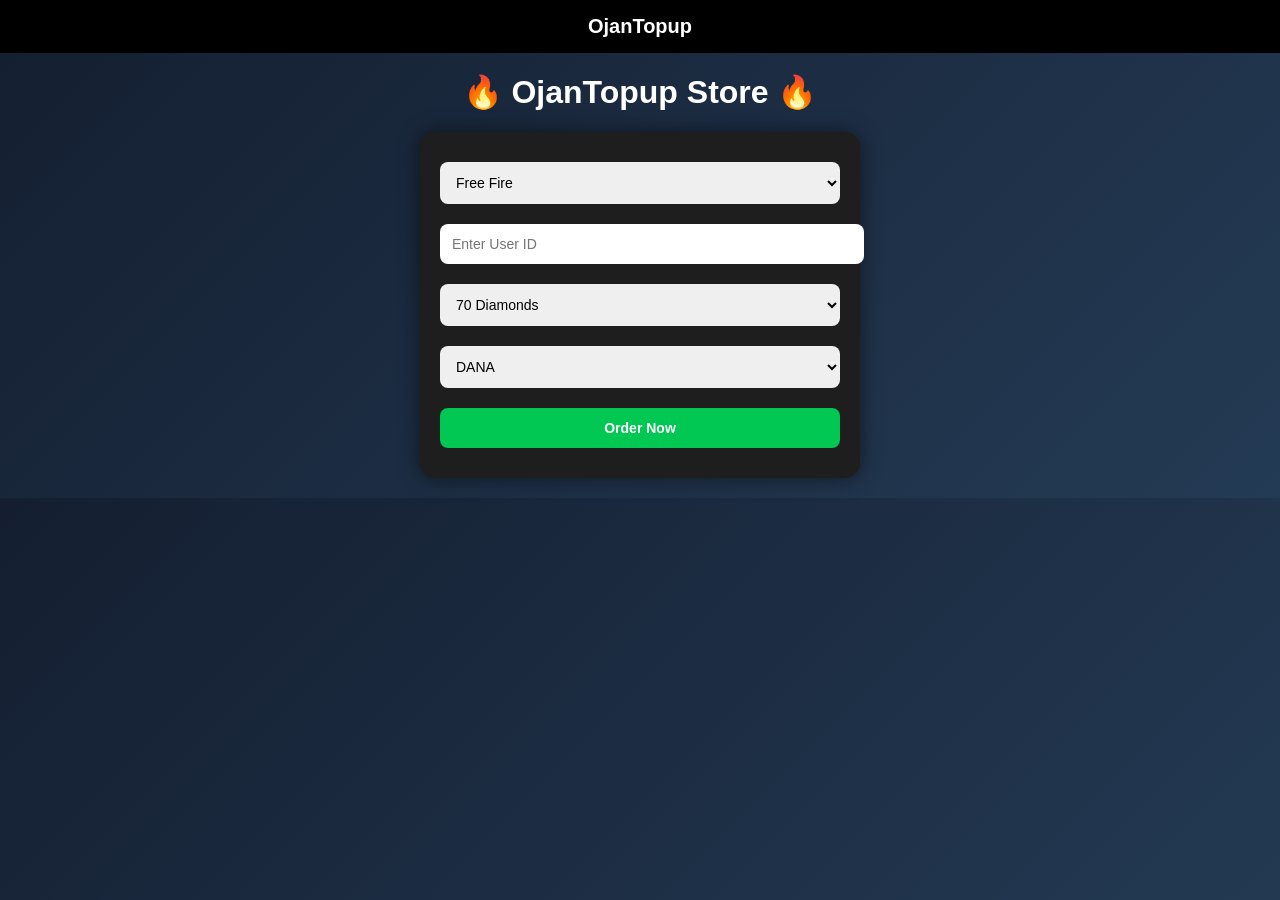
==== index.html @ c7ab5cc4 "Update index.html hi everyone" ====
<!DOCTYPE html>
<html lang="en">
<head>
<meta charset="UTF-8">
<meta name="viewport" content="width=device-width, initial-scale=1.0">
<title>OjanTopup</title>

<style>
body {
  margin: 0;
  font-family: Arial, sans-serif;
  background: linear-gradient(135deg, #141e30, #243b55);
  color: white;
  text-align: center;
}

.navbar {
  background: black;
  padding: 15px;
  font-size: 20px;
  font-weight: bold;
}

h1 {
  margin-top: 20px;
}

.container {
  max-width: 400px;
  margin: 20px auto;
  background: #1e1e1e;
  padding: 20px;
  border-radius: 15px;
  box-shadow: 0 0 20px rgba(0,0,0,0.5);
}

select, input, button {
  width: 100%;
  padding: 12px;
  margin: 10px 0;
  border-radius: 8px;
  border: none;
  font-size: 14px;
}

button {
  background: #00c853;
  color: white;
  font-weight: bold;
  cursor: pointer;
  transition: 0.3s;
}

button:hover {
  background: #00e676;
}
</style>
</head>

<body>

<div class="navbar">OjanTopup</div>

<h1>🔥 OjanTopup Store 🔥</h1>

<div class="container">

<select id="game">
  <option value="ff">Free Fire</option>
  <option value="ml">Mobile Legends</option>
  <option value="pubg">PUBG Mobile</option>
  <option value="fc">FC Mobile</option>
  <option value="roblox">Roblox</option>
  <option value="genshin">Genshin Impact</option>
</select>

<input type="text" id="userid" placeholder="Enter User ID">

<select id="product"></select>

<select id="payment">
  <option>DANA</option>
  <option>OVO</option>
  <option>QRIS</option>
  <option>Bank Transfer</option>
</select>

<button onclick="orderNow()">Order Now</button>

</div>

<script>
const productList = {
  ff: ["70 Diamonds", "140 Diamonds", "355 Diamonds"],
  ml: ["86 Diamonds", "172 Diamonds", "257 Diamonds"],
  pubg: ["60 UC", "325 UC", "660 UC"],
  fc: ["40 FC Points", "100 FC Points", "520 FC Points"],
  roblox: ["80 Robux", "400 Robux", "800 Robux"],
  genshin: ["60 Genesis Crystals", "300 Genesis Crystals", "980 Genesis Crystals"]
};

const gameSelect = document.getElementById("game");
const productSelect = document.getElementById("product");

function updateProducts() {
  const game = gameSelect.value;
  productSelect.innerHTML = "";

  productList[game].forEach(function(item) {
    const option = document.createElement("option");
    option.text = item;
    option.value = item;
    productSelect.add(option);
  });
}

gameSelect.addEventListener("change", updateProducts);

// Load pertama kali
updateProducts();

function orderNow() {
  const gameText = gameSelect.options[gameSelect.selectedIndex].text;
  const userid = document.getElementById("userid").value;
  const product = productSelect.value;
  const payment = document.getElementById("payment").value;

  if(userid === "") {
    alert("Masukkan User ID dulu!");
    return;
  }

  const message =
  "Halo Admin, saya ingin top up:%0A%0A" +
  "Game: " + gameText + "%0A" +
  "User ID: " + userid + "%0A" +
  "Product: " + product + "%0A" +
  "Payment: " + payment;

  const whatsapp = "https://wa.me/628984830064?text=" + message;

  window.open(whatsapp, "_blank");
}
</script>

</body>
</html>
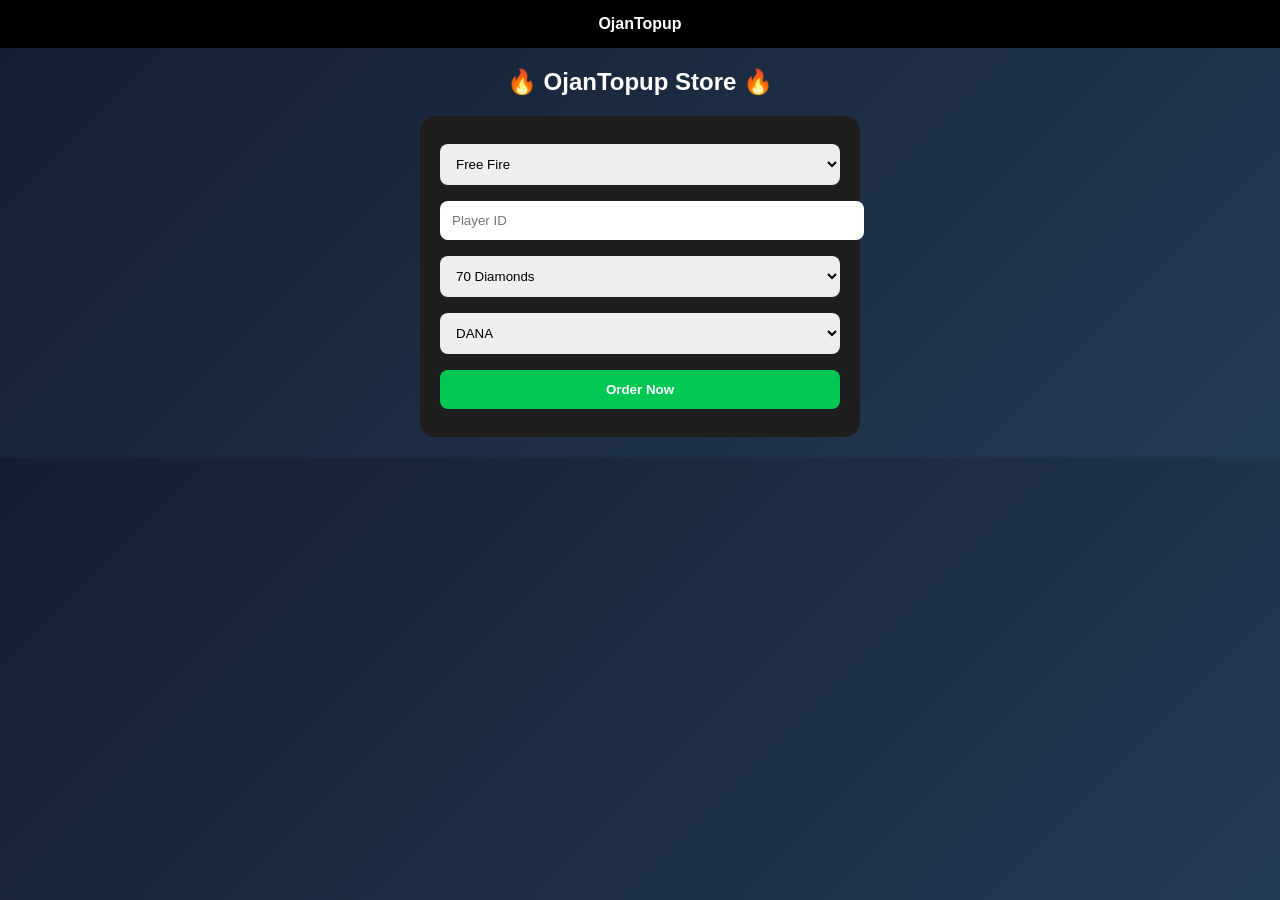
==== commit 95dcb529: "Update index.html hi everyone" ====
--- a/index.html
+++ b/index.html
@@ -1,5 +1,5 @@
 <!DOCTYPE html>
-<html lang="en">
+<html>
 <head>
 <meta charset="UTF-8">
 <meta name="viewport" content="width=device-width, initial-scale=1.0">
@@ -8,8 +8,8 @@
 <style>
 body {
   margin: 0;
-  font-family: Arial, sans-serif;
-  background: linear-gradient(135deg, #141e30, #243b55);
+  font-family: Arial;
+  background: linear-gradient(135deg,#141e30,#243b55);
   color: white;
   text-align: center;
 }
@@ -17,12 +17,7 @@
 .navbar {
   background: black;
   padding: 15px;
-  font-size: 20px;
   font-weight: bold;
-}
-
-h1 {
-  margin-top: 20px;
 }
 
 .container {
@@ -31,28 +26,20 @@
   background: #1e1e1e;
   padding: 20px;
   border-radius: 15px;
-  box-shadow: 0 0 20px rgba(0,0,0,0.5);
 }
 
 select, input, button {
   width: 100%;
   padding: 12px;
-  margin: 10px 0;
+  margin: 8px 0;
   border-radius: 8px;
   border: none;
-  font-size: 14px;
 }
 
 button {
   background: #00c853;
   color: white;
   font-weight: bold;
-  cursor: pointer;
-  transition: 0.3s;
-}
-
-button:hover {
-  background: #00e676;
 }
 </style>
 </head>
@@ -60,12 +47,11 @@
 <body>
 
 <div class="navbar">OjanTopup</div>
-
-<h1>🔥 OjanTopup Store 🔥</h1>
+<h2>🔥 OjanTopup Store 🔥</h2>
 
 <div class="container">
 
-<select id="game">
+<select id="game" onchange="updateForm()">
   <option value="ff">Free Fire</option>
   <option value="ml">Mobile Legends</option>
   <option value="pubg">PUBG Mobile</option>
@@ -74,7 +60,7 @@
   <option value="genshin">Genshin Impact</option>
 </select>
 
-<input type="text" id="userid" placeholder="Enter User ID">
+<div id="idFields"></div>
 
 <select id="product"></select>
 
@@ -90,23 +76,57 @@
 </div>
 
 <script>
+
 const productList = {
-  ff: ["70 Diamonds", "140 Diamonds", "355 Diamonds"],
-  ml: ["86 Diamonds", "172 Diamonds", "257 Diamonds"],
-  pubg: ["60 UC", "325 UC", "660 UC"],
-  fc: ["40 FC Points", "100 FC Points", "520 FC Points"],
-  roblox: ["80 Robux", "400 Robux", "800 Robux"],
-  genshin: ["60 Genesis Crystals", "300 Genesis Crystals", "980 Genesis Crystals"]
+  ff: ["70 Diamonds", "140 Diamonds"],
+  ml: ["86 Diamonds", "172 Diamonds"],
+  pubg: ["60 UC", "325 UC"],
+  fc: ["40 FC Points", "100 FC Points"],
+  roblox: ["80 Robux", "400 Robux"],
+  genshin: ["60 Genesis Crystals", "300 Genesis Crystals"]
 };
 
-const gameSelect = document.getElementById("game");
-const productSelect = document.getElementById("product");
+function updateForm() {
+  const game = document.getElementById("game").value;
+  const idFields = document.getElementById("idFields");
+  const productSelect = document.getElementById("product");
 
-function updateProducts() {
-  const game = gameSelect.value;
+  // Ganti input sesuai game
+  if (game === "ml") {
+    idFields.innerHTML = `
+      <input type="text" id="userid" placeholder="User ID">
+      <input type="text" id="zoneid" placeholder="Zone ID">
+    `;
+  } 
+  else if (game === "roblox") {
+    idFields.innerHTML = `
+      <input type="text" id="username" placeholder="Username Roblox">
+    `;
+  }
+  else if (game === "ff") {
+    idFields.innerHTML = `
+      <input type="text" id="userid" placeholder="Player ID">
+    `;
+  }
+  else if (game === "pubg") {
+    idFields.innerHTML = `
+      <input type="text" id="userid" placeholder="Character ID">
+    `;
+  }
+  else if (game === "genshin") {
+    idFields.innerHTML = `
+      <input type="text" id="userid" placeholder="UID">
+    `;
+  }
+  else {
+    idFields.innerHTML = `
+      <input type="text" id="userid" placeholder="User ID">
+    `;
+  }
+
+  // Update produk
   productSelect.innerHTML = "";
-
-  productList[game].forEach(function(item) {
+  productList[game].forEach(item => {
     const option = document.createElement("option");
     option.text = item;
     option.value = item;
@@ -114,26 +134,31 @@
   });
 }
 
-gameSelect.addEventListener("change", updateProducts);
+function orderNow() {
+  const gameText = document.getElementById("game").options[
+    document.getElementById("game").selectedIndex
+  ].text;
 
-// Load pertama kali
-updateProducts();
-
-function orderNow() {
-  const gameText = gameSelect.options[gameSelect.selectedIndex].text;
-  const userid = document.getElementById("userid").value;
-  const product = productSelect.value;
+  const product = document.getElementById("product").value;
   const payment = document.getElementById("payment").value;
 
-  if(userid === "") {
-    alert("Masukkan User ID dulu!");
-    return;
+  let idInfo = "";
+
+  if (document.getElementById("username")) {
+    idInfo = "Username: " + document.getElementById("username").value;
+  } 
+  else if (document.getElementById("zoneid")) {
+    idInfo = "User ID: " + document.getElementById("userid").value +
+             "%0AZone ID: " + document.getElementById("zoneid").value;
+  } 
+  else {
+    idInfo = "ID: " + document.getElementById("userid").value;
   }
 
   const message =
   "Halo Admin, saya ingin top up:%0A%0A" +
   "Game: " + gameText + "%0A" +
-  "User ID: " + userid + "%0A" +
+  idInfo + "%0A" +
   "Product: " + product + "%0A" +
   "Payment: " + payment;
 
@@ -141,6 +166,9 @@
 
   window.open(whatsapp, "_blank");
 }
+
+updateForm();
+
 </script>
 
 </body>
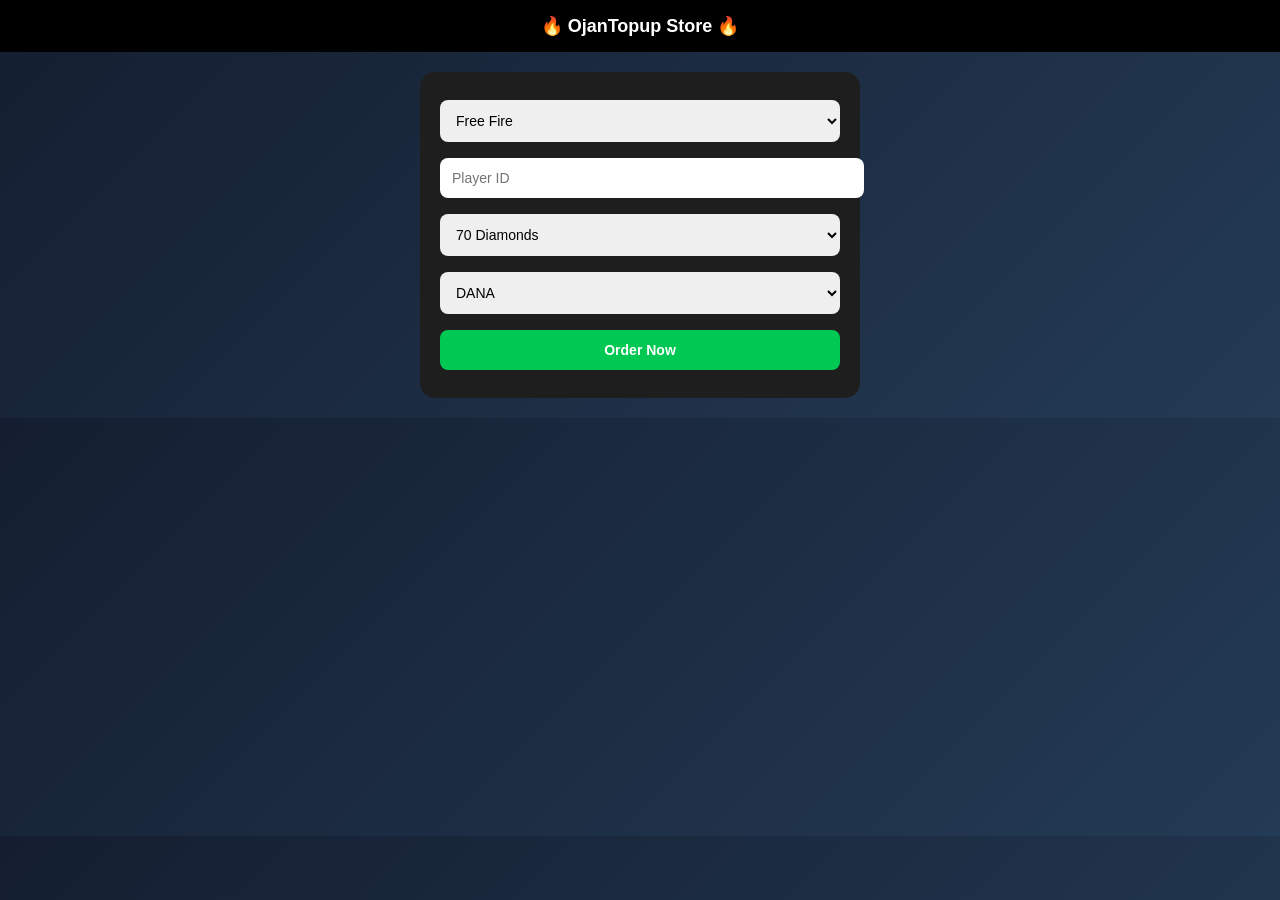
==== commit b849f0e6: "Update index.htmlp Hi everyone" ====
--- a/index.html
+++ b/index.html
@@ -1,57 +1,59 @@
 <!DOCTYPE html>
-<html>
+<html lang="id">
 <head>
 <meta charset="UTF-8">
 <meta name="viewport" content="width=device-width, initial-scale=1.0">
 <title>OjanTopup</title>
 
 <style>
-body {
-  margin: 0;
-  font-family: Arial;
-  background: linear-gradient(135deg,#141e30,#243b55);
-  color: white;
-  text-align: center;
+body{
+  margin:0;
+  font-family:Arial;
+  background:linear-gradient(135deg,#141e30,#243b55);
+  color:white;
+  text-align:center;
 }
 
-.navbar {
-  background: black;
-  padding: 15px;
-  font-weight: bold;
+.navbar{
+  background:black;
+  padding:15px;
+  font-weight:bold;
+  font-size:18px;
 }
 
-.container {
-  max-width: 400px;
-  margin: 20px auto;
-  background: #1e1e1e;
-  padding: 20px;
-  border-radius: 15px;
+.container{
+  max-width:400px;
+  margin:20px auto;
+  background:#1e1e1e;
+  padding:20px;
+  border-radius:15px;
 }
 
-select, input, button {
-  width: 100%;
-  padding: 12px;
-  margin: 8px 0;
-  border-radius: 8px;
-  border: none;
+select,input,button{
+  width:100%;
+  padding:12px;
+  margin:8px 0;
+  border-radius:8px;
+  border:none;
+  font-size:14px;
 }
 
-button {
-  background: #00c853;
-  color: white;
-  font-weight: bold;
+button{
+  background:#00c853;
+  color:white;
+  font-weight:bold;
+  cursor:pointer;
 }
 </style>
 </head>
 
 <body>
 
-<div class="navbar">OjanTopup</div>
-<h2>🔥 OjanTopup Store 🔥</h2>
+<div class="navbar">🔥 OjanTopup Store 🔥</div>
 
 <div class="container">
 
-<select id="game" onchange="updateForm()">
+<select id="game" onchange="changeForm()">
   <option value="ff">Free Fire</option>
   <option value="ml">Mobile Legends</option>
   <option value="pubg">PUBG Mobile</option>
@@ -60,7 +62,7 @@
   <option value="genshin">Genshin Impact</option>
 </select>
 
-<div id="idFields"></div>
+<div id="inputArea"></div>
 
 <select id="product"></select>
 
@@ -77,56 +79,56 @@
 
 <script>
 
-const productList = {
-  ff: ["70 Diamonds", "140 Diamonds"],
-  ml: ["86 Diamonds", "172 Diamonds"],
-  pubg: ["60 UC", "325 UC"],
-  fc: ["40 FC Points", "100 FC Points"],
-  roblox: ["80 Robux", "400 Robux"],
-  genshin: ["60 Genesis Crystals", "300 Genesis Crystals"]
+const products = {
+  ff: ["70 Diamonds","140 Diamonds","355 Diamonds"],
+  ml: ["86 Diamonds","172 Diamonds","257 Diamonds"],
+  pubg: ["60 UC","325 UC","660 UC"],
+  fc: ["40 FC Points","100 FC Points","520 FC Points"],
+  roblox: ["80 Robux","400 Robux","800 Robux"],
+  genshin: ["60 Genesis Crystals","300 Genesis Crystals","980 Genesis Crystals"]
 };
 
-function updateForm() {
+function changeForm(){
   const game = document.getElementById("game").value;
-  const idFields = document.getElementById("idFields");
+  const inputArea = document.getElementById("inputArea");
   const productSelect = document.getElementById("product");
 
-  // Ganti input sesuai game
-  if (game === "ml") {
-    idFields.innerHTML = `
+  // INPUT SESUAI GAME
+  if(game === "ml"){
+    inputArea.innerHTML = `
       <input type="text" id="userid" placeholder="User ID">
       <input type="text" id="zoneid" placeholder="Zone ID">
     `;
-  } 
-  else if (game === "roblox") {
-    idFields.innerHTML = `
+  }
+  else if(game === "roblox"){
+    inputArea.innerHTML = `
       <input type="text" id="username" placeholder="Username Roblox">
     `;
   }
-  else if (game === "ff") {
-    idFields.innerHTML = `
+  else if(game === "ff"){
+    inputArea.innerHTML = `
       <input type="text" id="userid" placeholder="Player ID">
     `;
   }
-  else if (game === "pubg") {
-    idFields.innerHTML = `
+  else if(game === "pubg"){
+    inputArea.innerHTML = `
       <input type="text" id="userid" placeholder="Character ID">
     `;
   }
-  else if (game === "genshin") {
-    idFields.innerHTML = `
+  else if(game === "genshin"){
+    inputArea.innerHTML = `
       <input type="text" id="userid" placeholder="UID">
     `;
   }
-  else {
-    idFields.innerHTML = `
+  else{
+    inputArea.innerHTML = `
       <input type="text" id="userid" placeholder="User ID">
     `;
   }
 
-  // Update produk
+  // UPDATE PRODUK
   productSelect.innerHTML = "";
-  productList[game].forEach(item => {
+  products[game].forEach(function(item){
     const option = document.createElement("option");
     option.text = item;
     option.value = item;
@@ -134,40 +136,50 @@
   });
 }
 
-function orderNow() {
-  const gameText = document.getElementById("game").options[
-    document.getElementById("game").selectedIndex
-  ].text;
-
+function orderNow(){
+  const gameSelect = document.getElementById("game");
+  const gameValue = gameSelect.value;
+  const gameText = gameSelect.options[gameSelect.selectedIndex].text;
   const product = document.getElementById("product").value;
   const payment = document.getElementById("payment").value;
 
-  let idInfo = "";
+  let idText = "";
 
-  if (document.getElementById("username")) {
-    idInfo = "Username: " + document.getElementById("username").value;
-  } 
-  else if (document.getElementById("zoneid")) {
-    idInfo = "User ID: " + document.getElementById("userid").value +
-             "%0AZone ID: " + document.getElementById("zoneid").value;
-  } 
-  else {
-    idInfo = "ID: " + document.getElementById("userid").value;
+  if(gameValue === "ml"){
+    const uid = document.getElementById("userid").value;
+    const zid = document.getElementById("zoneid").value;
+    idText = "User ID: " + uid + "%0AZone ID: " + zid;
+  }
+  else if(gameValue === "roblox"){
+    const username = document.getElementById("username").value;
+    idText = "Username: " + username;
+  }
+  else if(gameValue === "ff"){
+    idText = "Player ID: " + document.getElementById("userid").value;
+  }
+  else if(gameValue === "pubg"){
+    idText = "Character ID: " + document.getElementById("userid").value;
+  }
+  else if(gameValue === "genshin"){
+    idText = "UID: " + document.getElementById("userid").value;
+  }
+  else{
+    idText = "User ID: " + document.getElementById("userid").value;
   }
 
   const message =
   "Halo Admin, saya ingin top up:%0A%0A" +
   "Game: " + gameText + "%0A" +
-  idInfo + "%0A" +
+  idText + "%0A" +
   "Product: " + product + "%0A" +
   "Payment: " + payment;
 
-  const whatsapp = "https://wa.me/628984830064?text=" + message;
+  const wa = "https://wa.me/628984830064?text=" + message;
 
-  window.open(whatsapp, "_blank");
+  window.open(wa, "_blank");
 }
 
-updateForm();
+changeForm();
 
 </script>
 
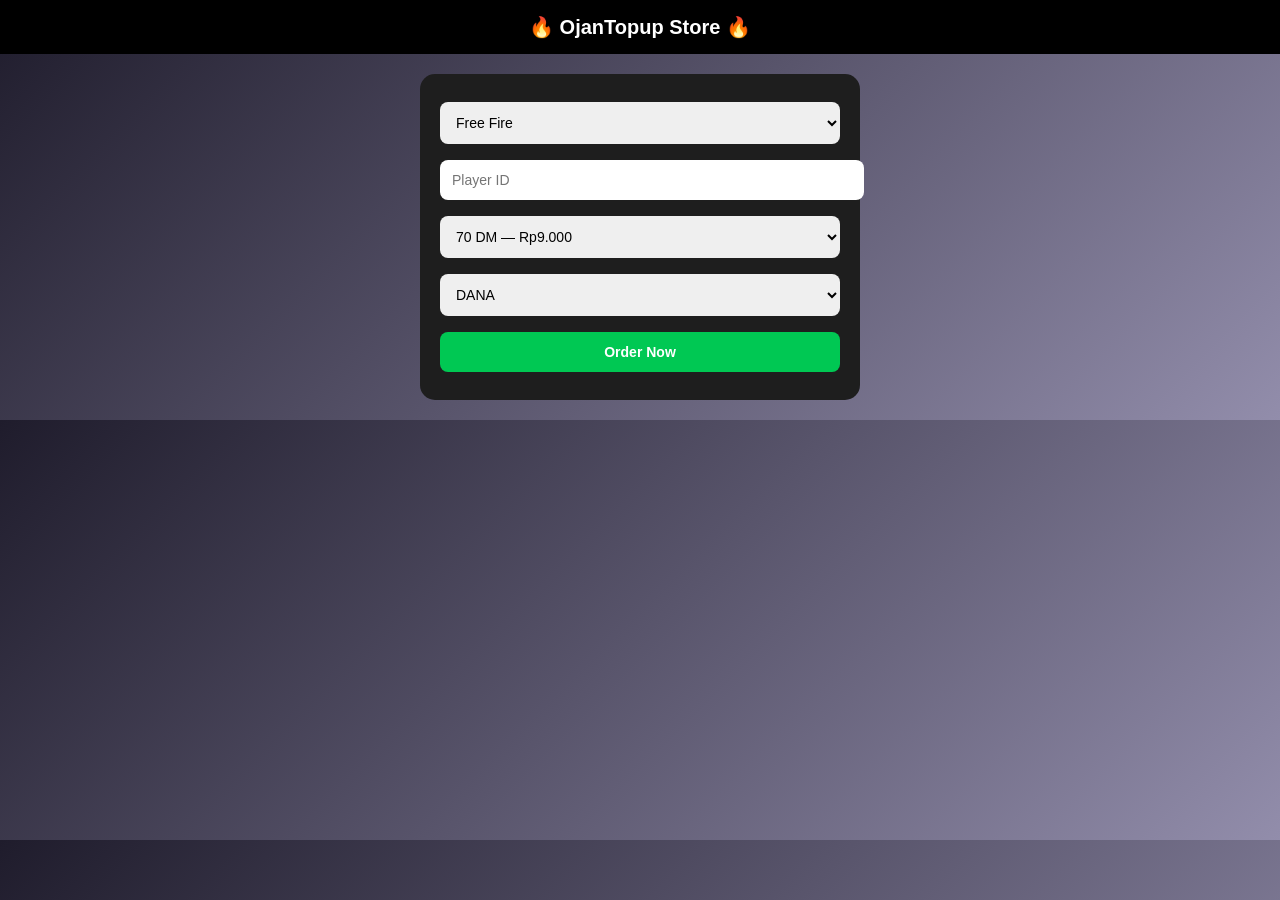
==== commit 4b97e250: "Update index.html hi everyone" ====
--- a/index.html
+++ b/index.html
@@ -3,22 +3,22 @@
 <head>
 <meta charset="UTF-8">
 <meta name="viewport" content="width=device-width, initial-scale=1.0">
-<title>OjanTopup</title>
+<title>OjanTopup Store</title>
 
 <style>
 body{
   margin:0;
-  font-family:Arial;
-  background:linear-gradient(135deg,#141e30,#243b55);
+  font-family:Arial, sans-serif;
+  background:linear-gradient(135deg,#1f1c2c,#928dab);
   color:white;
   text-align:center;
 }
 
 .navbar{
-  background:black;
+  background:#000;
   padding:15px;
+  font-size:20px;
   font-weight:bold;
-  font-size:18px;
 }
 
 .container{
@@ -33,8 +33,8 @@
   width:100%;
   padding:12px;
   margin:8px 0;
+  border:none;
   border-radius:8px;
-  border:none;
   font-size:14px;
 }
 
@@ -43,6 +43,10 @@
   color:white;
   font-weight:bold;
   cursor:pointer;
+}
+
+button:hover{
+  opacity:0.9;
 }
 </style>
 </head>
@@ -80,12 +84,51 @@
 <script>
 
 const products = {
-  ff: ["70 Diamonds","140 Diamonds","355 Diamonds"],
-  ml: ["86 Diamonds","172 Diamonds","257 Diamonds"],
-  pubg: ["60 UC","325 UC","660 UC"],
-  fc: ["40 FC Points","100 FC Points","520 FC Points"],
-  roblox: ["80 Robux","400 Robux","800 Robux"],
-  genshin: ["60 Genesis Crystals","300 Genesis Crystals","980 Genesis Crystals"]
+
+  ff: [
+    "70 DM — Rp9.000",
+    "140 DM — Rp17.000",
+    "355 DM — Rp45.000",
+    "720 DM — Rp90.000",
+    "1450 DM — Rp180.000"
+  ],
+
+  ml: [
+    "86 DM — Rp18.000",
+    "172 DM — Rp34.000",
+    "257 DM — Rp50.000",
+    "514 DM — Rp98.000",
+    "878 DM — Rp165.000"
+  ],
+
+  pubg: [
+    "60 UC — Rp15.000",
+    "325 UC — Rp72.000",
+    "660 UC — Rp145.000",
+    "1800 UC — Rp360.000"
+  ],
+
+  fc: [
+    "40 Point — Rp7.000",
+    "100 Point — Rp18.000",
+    "520 Point — Rp90.000",
+    "1070 Point — Rp175.000"
+  ],
+
+  roblox: [
+    "80 Robux — Rp16.000",
+    "400 Robux — Rp70.000",
+    "800 Robux — Rp135.000",
+    "1700 Robux — Rp270.000"
+  ],
+
+  genshin: [
+    "60 Crystal — Rp15.000",
+    "330 Crystal — Rp72.000",
+    "1090 Crystal — Rp220.000",
+    "2240 Crystal — Rp430.000"
+  ]
+
 };
 
 function changeForm(){
@@ -93,7 +136,6 @@
   const inputArea = document.getElementById("inputArea");
   const productSelect = document.getElementById("product");
 
-  // INPUT SESUAI GAME
   if(game === "ml"){
     inputArea.innerHTML = `
       <input type="text" id="userid" placeholder="User ID">
@@ -126,7 +168,6 @@
     `;
   }
 
-  // UPDATE PRODUK
   productSelect.innerHTML = "";
   products[game].forEach(function(item){
     const option = document.createElement("option");
@@ -151,8 +192,7 @@
     idText = "User ID: " + uid + "%0AZone ID: " + zid;
   }
   else if(gameValue === "roblox"){
-    const username = document.getElementById("username").value;
-    idText = "Username: " + username;
+    idText = "Username: " + document.getElementById("username").value;
   }
   else if(gameValue === "ff"){
     idText = "Player ID: " + document.getElementById("userid").value;
@@ -171,8 +211,8 @@
   "Halo Admin, saya ingin top up:%0A%0A" +
   "Game: " + gameText + "%0A" +
   idText + "%0A" +
-  "Product: " + product + "%0A" +
-  "Payment: " + payment;
+  "Produk: " + product + "%0A" +
+  "Pembayaran: " + payment;
 
   const wa = "https://wa.me/628984830064?text=" + message;
 
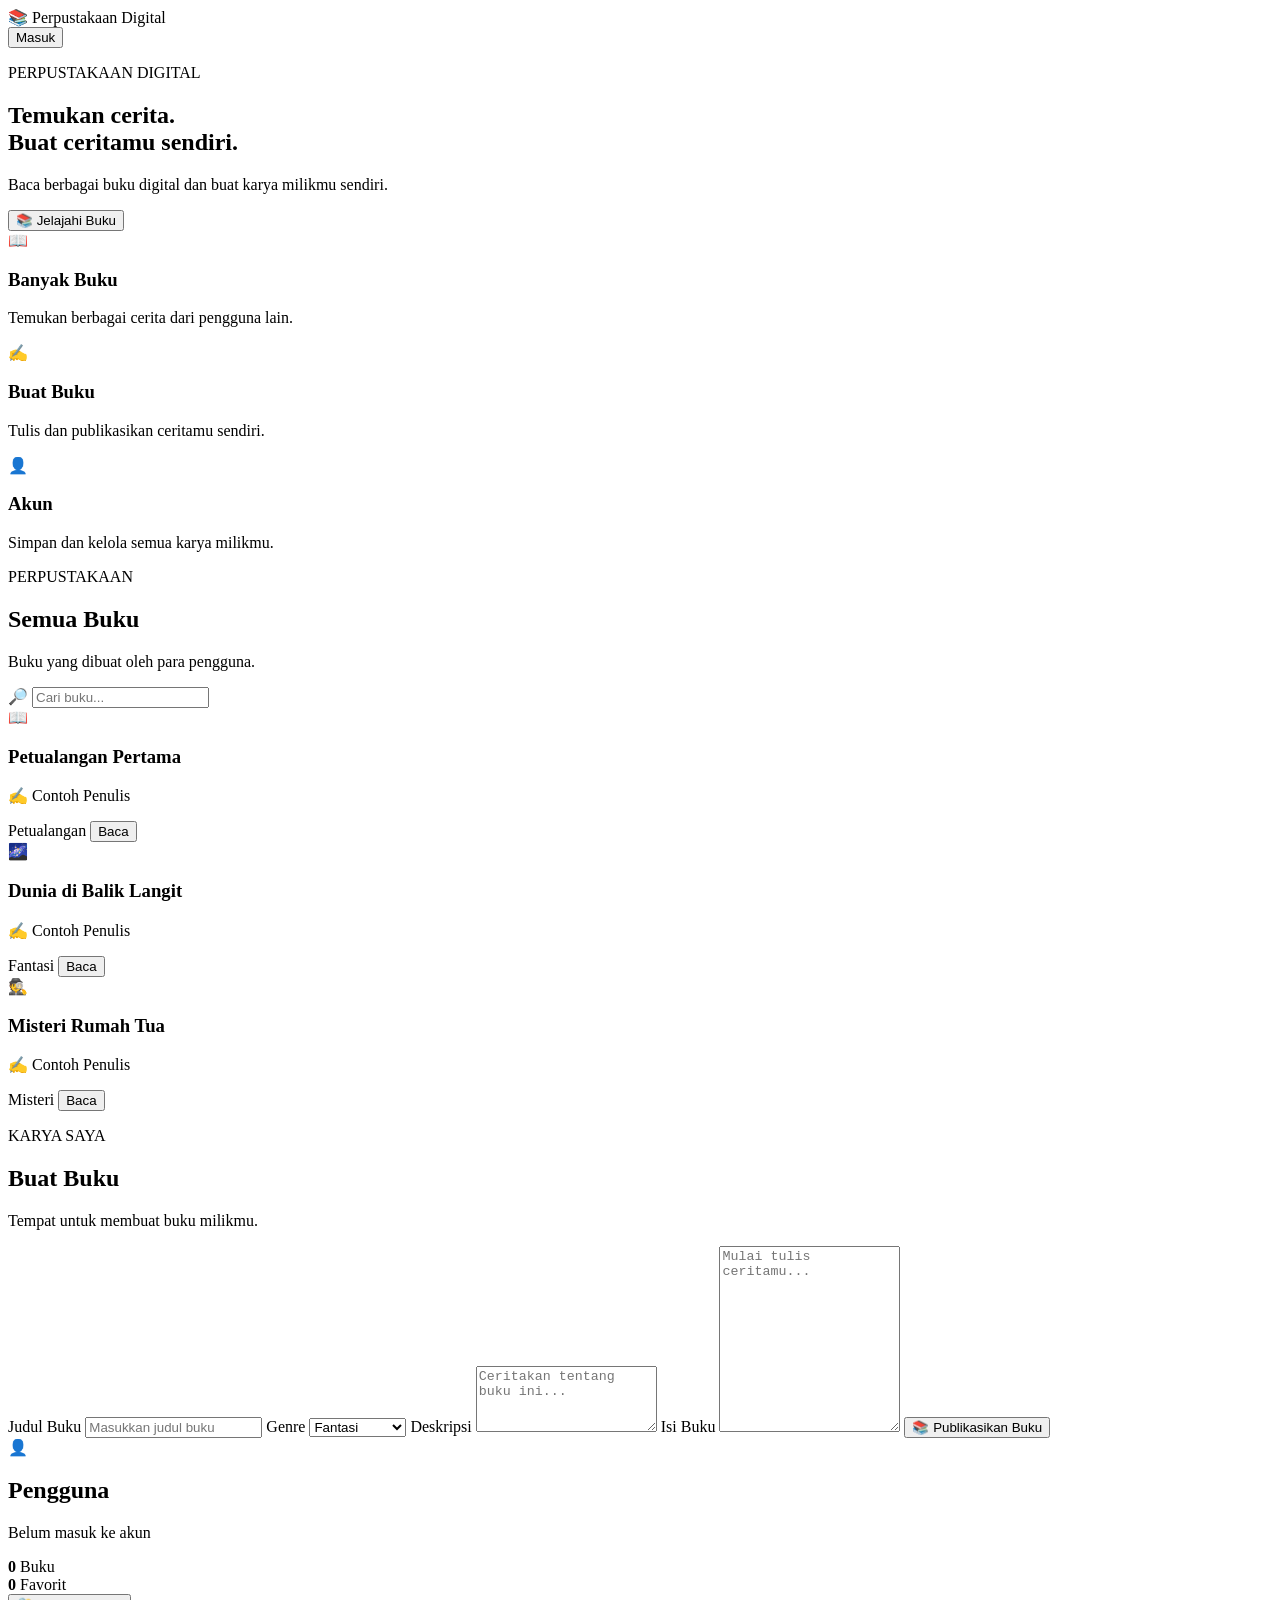
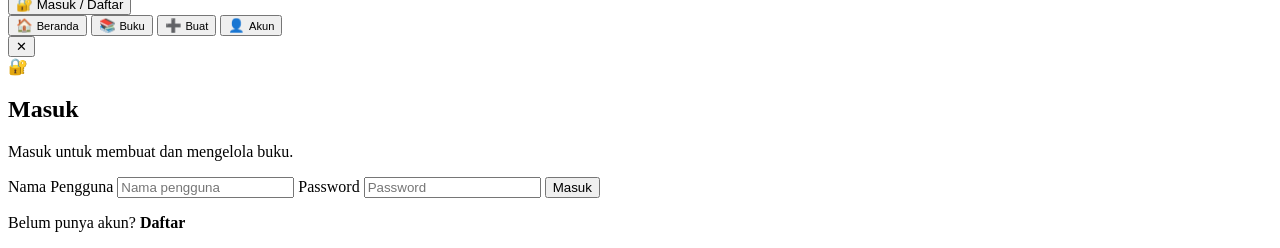
==== commit 69d07359: "Update index.html" ====
--- a/index.html
+++ b/index.html
@@ -1,227 +1,394 @@
 <!DOCTYPE html>
 <html lang="id">
 <head>
-<meta charset="UTF-8">
-<meta name="viewport" content="width=device-width, initial-scale=1.0">
-<title>OjanTopup Store</title>
-
-<style>
-body{
-  margin:0;
-  font-family:Arial, sans-serif;
-  background:linear-gradient(135deg,#1f1c2c,#928dab);
-  color:white;
-  text-align:center;
-}
-
-.navbar{
-  background:#000;
-  padding:15px;
-  font-size:20px;
-  font-weight:bold;
-}
-
-.container{
-  max-width:400px;
-  margin:20px auto;
-  background:#1e1e1e;
-  padding:20px;
-  border-radius:15px;
-}
-
-select,input,button{
-  width:100%;
-  padding:12px;
-  margin:8px 0;
-  border:none;
-  border-radius:8px;
-  font-size:14px;
-}
-
-button{
-  background:#00c853;
-  color:white;
-  font-weight:bold;
-  cursor:pointer;
-}
-
-button:hover{
-  opacity:0.9;
-}
-</style>
+  <meta charset="UTF-8">
+  <meta name="viewport" content="width=device-width, initial-scale=1.0">
+  <title>Perpustakaan Digital</title>
+  <link rel="stylesheet" href="style.css">
 </head>
 
 <body>
 
-<div class="navbar">🔥 OjanTopup Store 🔥</div>
-
-<div class="container">
-
-<select id="game" onchange="changeForm()">
-  <option value="ff">Free Fire</option>
-  <option value="ml">Mobile Legends</option>
-  <option value="pubg">PUBG Mobile</option>
-  <option value="fc">FC Mobile</option>
-  <option value="roblox">Roblox</option>
-  <option value="genshin">Genshin Impact</option>
-</select>
-
-<div id="inputArea"></div>
-
-<select id="product"></select>
-
-<select id="payment">
-  <option>DANA</option>
-  <option>OVO</option>
-  <option>QRIS</option>
-  <option>Bank Transfer</option>
-</select>
-
-<button onclick="orderNow()">Order Now</button>
-
-</div>
-
-<script>
-
-const products = {
-
-  ff: [
-    "70 DM — Rp9.000",
-    "140 DM — Rp17.000",
-    "355 DM — Rp45.000",
-    "720 DM — Rp90.000",
-    "1450 DM — Rp180.000"
-  ],
-
-  ml: [
-    "86 DM — Rp18.000",
-    "172 DM — Rp34.000",
-    "257 DM — Rp50.000",
-    "514 DM — Rp98.000",
-    "878 DM — Rp165.000"
-  ],
-
-  pubg: [
-    "60 UC — Rp15.000",
-    "325 UC — Rp72.000",
-    "660 UC — Rp145.000",
-    "1800 UC — Rp360.000"
-  ],
-
-  fc: [
-    "40 Point — Rp7.000",
-    "100 Point — Rp18.000",
-    "520 Point — Rp90.000",
-    "1070 Point — Rp175.000"
-  ],
-
-  roblox: [
-    "80 Robux — Rp16.000",
-    "400 Robux — Rp70.000",
-    "800 Robux — Rp135.000",
-    "1700 Robux — Rp270.000"
-  ],
-
-  genshin: [
-    "60 Crystal — Rp15.000",
-    "330 Crystal — Rp72.000",
-    "1090 Crystal — Rp220.000",
-    "2240 Crystal — Rp430.000"
-  ]
-
-};
-
-function changeForm(){
-  const game = document.getElementById("game").value;
-  const inputArea = document.getElementById("inputArea");
-  const productSelect = document.getElementById("product");
-
-  if(game === "ml"){
-    inputArea.innerHTML = `
-      <input type="text" id="userid" placeholder="User ID">
-      <input type="text" id="zoneid" placeholder="Zone ID">
-    `;
-  }
-  else if(game === "roblox"){
-    inputArea.innerHTML = `
-      <input type="text" id="username" placeholder="Username Roblox">
-    `;
-  }
-  else if(game === "ff"){
-    inputArea.innerHTML = `
-      <input type="text" id="userid" placeholder="Player ID">
-    `;
-  }
-  else if(game === "pubg"){
-    inputArea.innerHTML = `
-      <input type="text" id="userid" placeholder="Character ID">
-    `;
-  }
-  else if(game === "genshin"){
-    inputArea.innerHTML = `
-      <input type="text" id="userid" placeholder="UID">
-    `;
-  }
-  else{
-    inputArea.innerHTML = `
-      <input type="text" id="userid" placeholder="User ID">
-    `;
-  }
-
-  productSelect.innerHTML = "";
-  products[game].forEach(function(item){
-    const option = document.createElement("option");
-    option.text = item;
-    option.value = item;
-    productSelect.add(option);
-  });
-}
-
-function orderNow(){
-  const gameSelect = document.getElementById("game");
-  const gameValue = gameSelect.value;
-  const gameText = gameSelect.options[gameSelect.selectedIndex].text;
-  const product = document.getElementById("product").value;
-  const payment = document.getElementById("payment").value;
-
-  let idText = "";
-
-  if(gameValue === "ml"){
-    const uid = document.getElementById("userid").value;
-    const zid = document.getElementById("zoneid").value;
-    idText = "User ID: " + uid + "%0AZone ID: " + zid;
-  }
-  else if(gameValue === "roblox"){
-    idText = "Username: " + document.getElementById("username").value;
-  }
-  else if(gameValue === "ff"){
-    idText = "Player ID: " + document.getElementById("userid").value;
-  }
-  else if(gameValue === "pubg"){
-    idText = "Character ID: " + document.getElementById("userid").value;
-  }
-  else if(gameValue === "genshin"){
-    idText = "UID: " + document.getElementById("userid").value;
-  }
-  else{
-    idText = "User ID: " + document.getElementById("userid").value;
-  }
-
-  const message =
-  "Halo Admin, saya ingin top up:%0A%0A" +
-  "Game: " + gameText + "%0A" +
-  idText + "%0A" +
-  "Produk: " + product + "%0A" +
-  "Pembayaran: " + payment;
-
-  const wa = "https://wa.me/628984830064?text=" + message;
-
-  window.open(wa, "_blank");
-}
-
-changeForm();
-
-</script>
+  <!-- HEADER -->
+  <header class="header">
+    <div class="logo">
+      📚 <span>Perpustakaan Digital</span>
+    </div>
+
+    <button class="login-btn" onclick="showLogin()">
+      Masuk
+    </button>
+  </header>
+
+
+  <!-- HALAMAN UTAMA -->
+  <main>
+
+    <section id="homePage" class="page">
+
+      <div class="hero">
+        <p class="small-title">PERPUSTAKAAN DIGITAL</p>
+
+        <h1>
+          Temukan cerita.<br>
+          Buat ceritamu sendiri.
+        </h1>
+
+        <p>
+          Baca berbagai buku digital dan buat karya
+          milikmu sendiri.
+        </p>
+
+        <button class="main-btn" onclick="showBooks()">
+          📚 Jelajahi Buku
+        </button>
+      </div>
+
+
+      <div class="features">
+
+        <div class="feature">
+          <div>📖</div>
+          <h3>Banyak Buku</h3>
+          <p>
+            Temukan berbagai cerita dari pengguna lain.
+          </p>
+        </div>
+
+        <div class="feature">
+          <div>✍️</div>
+          <h3>Buat Buku</h3>
+          <p>
+            Tulis dan publikasikan ceritamu sendiri.
+          </p>
+        </div>
+
+        <div class="feature">
+          <div>👤</div>
+          <h3>Akun</h3>
+          <p>
+            Simpan dan kelola semua karya milikmu.
+          </p>
+        </div>
+
+      </div>
+
+    </section>
+
+
+    <!-- HALAMAN SEMUA BUKU -->
+    <section id="booksPage" class="page hidden">
+
+      <div class="page-title">
+        <p class="small-title">PERPUSTAKAAN</p>
+
+        <h2>Semua Buku</h2>
+
+        <p>
+          Buku yang dibuat oleh para pengguna.
+        </p>
+      </div>
+
+
+      <div class="search-box">
+        🔎
+        <input
+          type="text"
+          id="searchInput"
+          placeholder="Cari buku..."
+          oninput="searchBooks()"
+        >
+      </div>
+
+
+      <div id="bookList" class="book-grid">
+
+        <!-- Contoh buku -->
+        <div class="book-card">
+
+          <div class="book-cover">
+            📖
+          </div>
+
+          <div class="book-info">
+
+            <h3>Petualangan Pertama</h3>
+
+            <p class="author">
+              ✍️ Contoh Penulis
+            </p>
+
+            <span class="genre">
+              Petualangan
+            </span>
+
+            <button onclick="readBook()">
+              Baca
+            </button>
+
+          </div>
+
+        </div>
+
+
+        <div class="book-card">
+
+          <div class="book-cover">
+            🌌
+          </div>
+
+          <div class="book-info">
+
+            <h3>Dunia di Balik Langit</h3>
+
+            <p class="author">
+              ✍️ Contoh Penulis
+            </p>
+
+            <span class="genre">
+              Fantasi
+            </span>
+
+            <button onclick="readBook()">
+              Baca
+            </button>
+
+          </div>
+
+        </div>
+
+
+        <div class="book-card">
+
+          <div class="book-cover">
+            🕵️
+          </div>
+
+          <div class="book-info">
+
+            <h3>Misteri Rumah Tua</h3>
+
+            <p class="author">
+              ✍️ Contoh Penulis
+            </p>
+
+            <span class="genre">
+              Misteri
+            </span>
+
+            <button onclick="readBook()">
+              Baca
+            </button>
+
+          </div>
+
+        </div>
+
+      </div>
+
+    </section>
+
+
+    <!-- HALAMAN BUAT BUKU -->
+    <section id="createPage" class="page hidden">
+
+      <div class="page-title">
+
+        <p class="small-title">
+          KARYA SAYA
+        </p>
+
+        <h2>Buat Buku</h2>
+
+        <p>
+          Tempat untuk membuat buku milikmu.
+        </p>
+
+      </div>
+
+
+      <div class="create-box">
+
+        <label>
+          Judul Buku
+        </label>
+
+        <input
+          type="text"
+          placeholder="Masukkan judul buku"
+        >
+
+
+        <label>
+          Genre
+        </label>
+
+        <select>
+
+          <option>Fantasi</option>
+          <option>Petualangan</option>
+          <option>Fiksi</option>
+          <option>Misteri</option>
+          <option>Horor</option>
+          <option>Komedi</option>
+          <option>Edukasi</option>
+
+        </select>
+
+
+        <label>
+          Deskripsi
+        </label>
+
+        <textarea
+          rows="4"
+          placeholder="Ceritakan tentang buku ini..."
+        ></textarea>
+
+
+        <label>
+          Isi Buku
+        </label>
+
+        <textarea
+          rows="12"
+          placeholder="Mulai tulis ceritamu..."
+        ></textarea>
+
+
+        <button class="publish-btn">
+          📚 Publikasikan Buku
+        </button>
+
+      </div>
+
+    </section>
+
+
+    <!-- HALAMAN AKUN -->
+    <section id="accountPage" class="page hidden">
+
+      <div class="account-card">
+
+        <div class="avatar">
+          👤
+        </div>
+
+        <h2>Pengguna</h2>
+
+        <p>
+          Belum masuk ke akun
+        </p>
+
+
+        <div class="stats">
+
+          <div>
+            <strong>0</strong>
+            <span>Buku</span>
+          </div>
+
+          <div>
+            <strong>0</strong>
+            <span>Favorit</span>
+          </div>
+
+        </div>
+
+
+        <button class="main-btn" onclick="showLogin()">
+          🔐 Masuk / Daftar
+        </button>
+
+      </div>
+
+    </section>
+
+  </main>
+
+
+  <!-- NAVIGASI BAWAH -->
+  <nav class="bottom-nav">
+
+    <button onclick="showHome()" class="nav-active">
+      <span>🏠</span>
+      <small>Beranda</small>
+    </button>
+
+    <button onclick="showBooks()">
+      <span>📚</span>
+      <small>Buku</small>
+    </button>
+
+    <button onclick="showCreate()">
+      <span>➕</span>
+      <small>Buat</small>
+    </button>
+
+    <button onclick="showAccount()">
+      <span>👤</span>
+      <small>Akun</small>
+    </button>
+
+  </nav>
+
+
+  <!-- MODAL LOGIN -->
+  <div id="loginModal" class="modal hidden">
+
+    <div class="modal-box">
+
+      <button class="close" onclick="closeLogin()">
+        ✕
+      </button>
+
+      <div class="modal-icon">
+        🔐
+      </div>
+
+      <h2>Masuk</h2>
+
+      <p>
+        Masuk untuk membuat dan mengelola buku.
+      </p>
+
+
+      <label>
+        Nama Pengguna
+      </label>
+
+      <input
+        type="text"
+        placeholder="Nama pengguna"
+      >
+
+
+      <label>
+        Password
+      </label>
+
+      <input
+        type="password"
+        placeholder="Password"
+      >
+
+
+      <button class="main-btn">
+        Masuk
+      </button>
+
+
+      <p class="register-text">
+        Belum punya akun?
+        <b>Daftar</b>
+      </p>
+
+    </div>
+
+  </div>
+
+
+  <script src="script.js"></script>
 
 </body>
-</html>
+  </html>
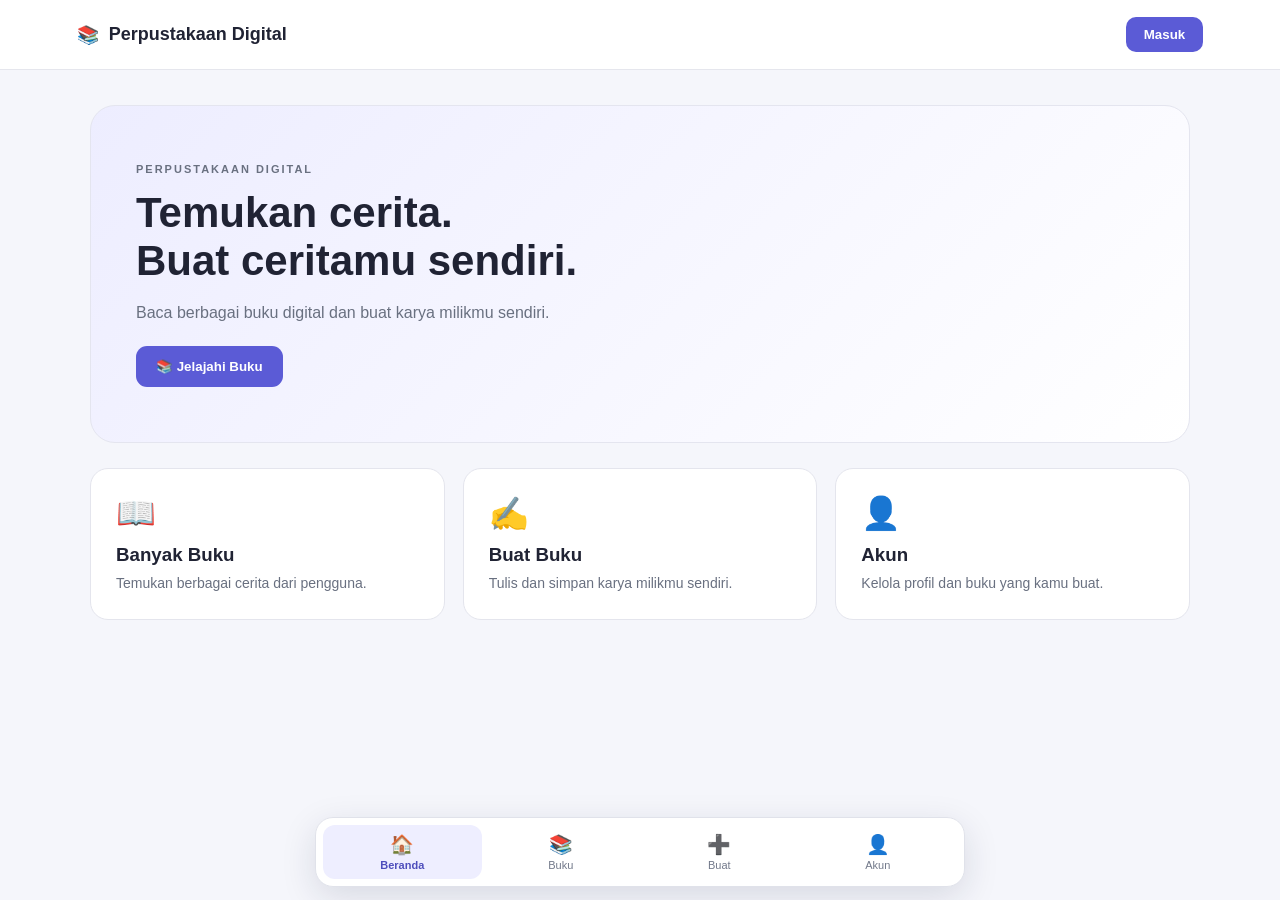
==== commit b53ab1ca: "Update index.html" ====
--- a/index.html
+++ b/index.html
@@ -1,394 +1,493 @@
-<!DOCTYPE html>
-<html lang="id">
+<!DOCTYPE html><html lang="id">
 <head>
   <meta charset="UTF-8">
   <meta name="viewport" content="width=device-width, initial-scale=1.0">
   <title>Perpustakaan Digital</title>
   <link rel="stylesheet" href="style.css">
-</head>
-
-<body>
-
-  <!-- HEADER -->
-  <header class="header">
-    <div class="logo">
-      📚 <span>Perpustakaan Digital</span>
-    </div>
-
-    <button class="login-btn" onclick="showLogin()">
-      Masuk
+</head><body>  <!-- HEADER -->  <header class="header"><div class="logo">
+  📚 <span>Perpustakaan Digital</span>
+</div>
+
+<button class="login-btn" onclick="showLogin()">
+  Masuk
+</button>
+
+  </header>  <!-- ISI WEBSITE -->  <main><!-- ================= HOME ================= -->
+
+<section id="homePage" class="page">
+
+  <div class="hero">
+
+    <p class="small-title">
+      PERPUSTAKAAN DIGITAL
+    </p>
+
+    <h1>
+      Temukan cerita.<br>
+      Buat ceritamu sendiri.
+    </h1>
+
+    <p>
+      Baca berbagai buku digital dan buat karya
+      milikmu sendiri.
+    </p>
+
+    <button class="main-btn" onclick="showBooks()">
+      📚 Jelajahi Buku
     </button>
-  </header>
-
-
-  <!-- HALAMAN UTAMA -->
-  <main>
-
-    <section id="homePage" class="page">
-
-      <div class="hero">
-        <p class="small-title">PERPUSTAKAAN DIGITAL</p>
-
-        <h1>
-          Temukan cerita.<br>
-          Buat ceritamu sendiri.
-        </h1>
-
-        <p>
-          Baca berbagai buku digital dan buat karya
-          milikmu sendiri.
-        </p>
-
-        <button class="main-btn" onclick="showBooks()">
-          📚 Jelajahi Buku
-        </button>
+
+  </div>
+
+
+  <div class="features">
+
+    <div class="feature">
+      <div>📖</div>
+
+      <h3>
+        Banyak Buku
+      </h3>
+
+      <p>
+        Temukan berbagai cerita dari pengguna.
+      </p>
+    </div>
+
+
+    <div class="feature">
+      <div>✍️</div>
+
+      <h3>
+        Buat Buku
+      </h3>
+
+      <p>
+        Tulis dan simpan karya milikmu sendiri.
+      </p>
+    </div>
+
+
+    <div class="feature">
+      <div>👤</div>
+
+      <h3>
+        Akun
+      </h3>
+
+      <p>
+        Kelola profil dan buku yang kamu buat.
+      </p>
+    </div>
+
+  </div>
+
+</section>
+
+
+<!-- ================= SEMUA BUKU ================= -->
+
+<section id="booksPage" class="page hidden">
+
+  <div class="page-title">
+
+    <p class="small-title">
+      PERPUSTAKAAN
+    </p>
+
+    <h2>
+      Semua Buku
+    </h2>
+
+    <p>
+      Buku yang tersedia di perpustakaan.
+    </p>
+
+  </div>
+
+
+  <div class="search-box">
+
+    🔎
+
+    <input
+      type="text"
+      id="searchInput"
+      placeholder="Cari buku, penulis, atau genre..."
+      oninput="searchBooks()"
+    >
+
+  </div>
+
+
+  <div id="bookList" class="book-grid"></div>
+
+
+  <div id="emptyBooks" class="empty-state hidden">
+
+    <div>
+      📚
+    </div>
+
+    <h3>
+      Belum ada buku
+    </h3>
+
+    <p>
+      Jadilah orang pertama yang membuat buku.
+    </p>
+
+    <button
+      class="main-btn"
+      onclick="showCreate()"
+    >
+      ✍️ Buat Buku
+    </button>
+
+  </div>
+
+</section>
+
+
+<!-- ================= BUAT BUKU ================= -->
+
+<section id="createPage" class="page hidden">
+
+  <div class="page-title">
+
+    <p class="small-title">
+      KARYA SAYA
+    </p>
+
+    <h2>
+      Buat Buku
+    </h2>
+
+    <p>
+      Buat cerita dan simpan sebagai buku digital.
+    </p>
+
+  </div>
+
+
+  <div class="create-box">
+
+    <label>
+      Judul Buku
+    </label>
+
+    <input
+      type="text"
+      id="bookTitle"
+      placeholder="Masukkan judul buku"
+    >
+
+
+    <label>
+      Genre
+    </label>
+
+    <select id="bookGenre">
+
+      <option value="Fantasi">
+        Fantasi
+      </option>
+
+      <option value="Petualangan">
+        Petualangan
+      </option>
+
+      <option value="Fiksi">
+        Fiksi
+      </option>
+
+      <option value="Misteri">
+        Misteri
+      </option>
+
+      <option value="Horor">
+        Horor
+      </option>
+
+      <option value="Komedi">
+        Komedi
+      </option>
+
+      <option value="Edukasi">
+        Edukasi
+      </option>
+
+    </select>
+
+
+    <label>
+      Deskripsi
+    </label>
+
+    <textarea
+      id="bookDescription"
+      rows="4"
+      placeholder="Ceritakan tentang buku ini..."
+    ></textarea>
+
+
+    <label>
+      Isi Buku
+    </label>
+
+    <textarea
+      id="bookContent"
+      rows="14"
+      placeholder="Mulai tulis ceritamu..."
+    ></textarea>
+
+
+    <button
+      class="publish-btn"
+      onclick="createBook()"
+    >
+      📚 Publikasikan Buku
+    </button>
+
+  </div>
+
+</section>
+
+
+<!-- ================= BACA BUKU ================= -->
+
+<section id="readPage" class="page hidden">
+
+  <div class="reader">
+
+    <button
+      class="back-btn"
+      onclick="showBooks()"
+    >
+      ← Kembali ke Buku
+    </button>
+
+
+    <div class="reader-header">
+
+      <span
+        id="readGenre"
+        class="genre"
+      >
+        Genre
+      </span>
+
+      <h1 id="readTitle">
+        Judul Buku
+      </h1>
+
+      <p id="readAuthor" class="reader-author">
+        ✍️ Penulis
+      </p>
+
+    </div>
+
+
+    <div class="reader-description">
+
+      <p id="readDescription">
+        Deskripsi buku
+      </p>
+
+    </div>
+
+
+    <article
+      id="readContent"
+      class="reader-content"
+    >
+    </article>
+
+
+  </div>
+
+</section>
+
+
+<!-- ================= AKUN ================= -->
+
+<section id="accountPage" class="page hidden">
+
+  <div class="account-card">
+
+    <div class="avatar">
+      👤
+    </div>
+
+    <h2>
+      Pengguna
+    </h2>
+
+    <p>
+      Akun lokal
+    </p>
+
+
+    <div class="stats">
+
+      <div>
+
+        <strong id="bookCount">
+          0
+        </strong>
+
+        <span>
+          Buku
+        </span>
+
       </div>
 
 
-      <div class="features">
-
-        <div class="feature">
-          <div>📖</div>
-          <h3>Banyak Buku</h3>
-          <p>
-            Temukan berbagai cerita dari pengguna lain.
-          </p>
-        </div>
-
-        <div class="feature">
-          <div>✍️</div>
-          <h3>Buat Buku</h3>
-          <p>
-            Tulis dan publikasikan ceritamu sendiri.
-          </p>
-        </div>
-
-        <div class="feature">
-          <div>👤</div>
-          <h3>Akun</h3>
-          <p>
-            Simpan dan kelola semua karya milikmu.
-          </p>
-        </div>
+      <div>
+
+        <strong>
+          0
+        </strong>
+
+        <span>
+          Favorit
+        </span>
 
       </div>
 
-    </section>
-
-
-    <!-- HALAMAN SEMUA BUKU -->
-    <section id="booksPage" class="page hidden">
-
-      <div class="page-title">
-        <p class="small-title">PERPUSTAKAAN</p>
-
-        <h2>Semua Buku</h2>
-
-        <p>
-          Buku yang dibuat oleh para pengguna.
-        </p>
-      </div>
-
-
-      <div class="search-box">
-        🔎
-        <input
-          type="text"
-          id="searchInput"
-          placeholder="Cari buku..."
-          oninput="searchBooks()"
-        >
-      </div>
-
-
-      <div id="bookList" class="book-grid">
-
-        <!-- Contoh buku -->
-        <div class="book-card">
-
-          <div class="book-cover">
-            📖
-          </div>
-
-          <div class="book-info">
-
-            <h3>Petualangan Pertama</h3>
-
-            <p class="author">
-              ✍️ Contoh Penulis
-            </p>
-
-            <span class="genre">
-              Petualangan
-            </span>
-
-            <button onclick="readBook()">
-              Baca
-            </button>
-
-          </div>
-
-        </div>
-
-
-        <div class="book-card">
-
-          <div class="book-cover">
-            🌌
-          </div>
-
-          <div class="book-info">
-
-            <h3>Dunia di Balik Langit</h3>
-
-            <p class="author">
-              ✍️ Contoh Penulis
-            </p>
-
-            <span class="genre">
-              Fantasi
-            </span>
-
-            <button onclick="readBook()">
-              Baca
-            </button>
-
-          </div>
-
-        </div>
-
-
-        <div class="book-card">
-
-          <div class="book-cover">
-            🕵️
-          </div>
-
-          <div class="book-info">
-
-            <h3>Misteri Rumah Tua</h3>
-
-            <p class="author">
-              ✍️ Contoh Penulis
-            </p>
-
-            <span class="genre">
-              Misteri
-            </span>
-
-            <button onclick="readBook()">
-              Baca
-            </button>
-
-          </div>
-
-        </div>
-
-      </div>
-
-    </section>
-
-
-    <!-- HALAMAN BUAT BUKU -->
-    <section id="createPage" class="page hidden">
-
-      <div class="page-title">
-
-        <p class="small-title">
-          KARYA SAYA
-        </p>
-
-        <h2>Buat Buku</h2>
-
-        <p>
-          Tempat untuk membuat buku milikmu.
-        </p>
-
-      </div>
-
-
-      <div class="create-box">
-
-        <label>
-          Judul Buku
-        </label>
-
-        <input
-          type="text"
-          placeholder="Masukkan judul buku"
-        >
-
-
-        <label>
-          Genre
-        </label>
-
-        <select>
-
-          <option>Fantasi</option>
-          <option>Petualangan</option>
-          <option>Fiksi</option>
-          <option>Misteri</option>
-          <option>Horor</option>
-          <option>Komedi</option>
-          <option>Edukasi</option>
-
-        </select>
-
-
-        <label>
-          Deskripsi
-        </label>
-
-        <textarea
-          rows="4"
-          placeholder="Ceritakan tentang buku ini..."
-        ></textarea>
-
-
-        <label>
-          Isi Buku
-        </label>
-
-        <textarea
-          rows="12"
-          placeholder="Mulai tulis ceritamu..."
-        ></textarea>
-
-
-        <button class="publish-btn">
-          📚 Publikasikan Buku
-        </button>
-
-      </div>
-
-    </section>
-
-
-    <!-- HALAMAN AKUN -->
-    <section id="accountPage" class="page hidden">
-
-      <div class="account-card">
-
-        <div class="avatar">
-          👤
-        </div>
-
-        <h2>Pengguna</h2>
-
-        <p>
-          Belum masuk ke akun
-        </p>
-
-
-        <div class="stats">
-
-          <div>
-            <strong>0</strong>
-            <span>Buku</span>
-          </div>
-
-          <div>
-            <strong>0</strong>
-            <span>Favorit</span>
-          </div>
-
-        </div>
-
-
-        <button class="main-btn" onclick="showLogin()">
-          🔐 Masuk / Daftar
-        </button>
-
-      </div>
-
-    </section>
-
-  </main>
-
-
-  <!-- NAVIGASI BAWAH -->
-  <nav class="bottom-nav">
-
-    <button onclick="showHome()" class="nav-active">
-      <span>🏠</span>
-      <small>Beranda</small>
+    </div>
+
+
+    <button
+      class="main-btn"
+      onclick="showCreate()"
+    >
+      ✍️ Buat Buku
     </button>
 
-    <button onclick="showBooks()">
-      <span>📚</span>
-      <small>Buku</small>
-    </button>
-
-    <button onclick="showCreate()">
-      <span>➕</span>
-      <small>Buat</small>
-    </button>
-
-    <button onclick="showAccount()">
-      <span>👤</span>
-      <small>Akun</small>
-    </button>
-
-  </nav>
-
-
-  <!-- MODAL LOGIN -->
-  <div id="loginModal" class="modal hidden">
-
-    <div class="modal-box">
-
-      <button class="close" onclick="closeLogin()">
-        ✕
-      </button>
-
-      <div class="modal-icon">
-        🔐
-      </div>
-
-      <h2>Masuk</h2>
-
-      <p>
-        Masuk untuk membuat dan mengelola buku.
-      </p>
-
-
-      <label>
-        Nama Pengguna
-      </label>
-
-      <input
-        type="text"
-        placeholder="Nama pengguna"
-      >
-
-
-      <label>
-        Password
-      </label>
-
-      <input
-        type="password"
-        placeholder="Password"
-      >
-
-
-      <button class="main-btn">
-        Masuk
-      </button>
-
-
-      <p class="register-text">
-        Belum punya akun?
-        <b>Daftar</b>
-      </p>
-
-    </div>
-
-  </div>
-
-
-  <script src="script.js"></script>
-
-</body>
+  </div>
+
+</section>
+
+  </main>  <!-- ================= NAVIGASI ================= -->  <nav class="bottom-nav"><button
+  onclick="showHome()"
+  class="nav-active"
+>
+
+  <span>
+    🏠
+  </span>
+
+  <small>
+    Beranda
+  </small>
+
+</button>
+
+
+<button onclick="showBooks()">
+
+  <span>
+    📚
+  </span>
+
+  <small>
+    Buku
+  </small>
+
+</button>
+
+
+<button onclick="showCreate()">
+
+  <span>
+    ➕
+  </span>
+
+  <small>
+    Buat
+  </small>
+
+</button>
+
+
+<button onclick="showAccount()">
+
+  <span>
+    👤
+  </span>
+
+  <small>
+    Akun
+  </small>
+
+</button>
+
+  </nav>  <!-- ================= LOGIN ================= -->  <div
+    id="loginModal"
+    class="modal hidden"
+  ><div class="modal-box">
+
+  <button
+    class="close"
+    onclick="closeLogin()"
+  >
+    ✕
+  </button>
+
+
+  <div class="modal-icon">
+    🔐
+  </div>
+
+
+  <h2>
+    Masuk
+  </h2>
+
+
+  <p>
+    Sistem akun online akan dibuat pada tahap berikutnya.
+  </p>
+
+
+  <label>
+    Nama Pengguna
+  </label>
+
+  <input
+    type="text"
+    id="loginUsername"
+    placeholder="Nama pengguna"
+  >
+
+
+  <label>
+    Password
+  </label>
+
+  <input
+    type="password"
+    id="loginPassword"
+    placeholder="Password"
+  >
+
+
+  <button
+    class="main-btn full-btn"
+    onclick="demoLogin()"
+  >
+    Masuk
+  </button>
+
+
+  <p class="register-text">
+    Belum punya akun?
+    <b onclick="demoRegister()">
+      Daftar
+    </b>
+  </p>
+
+</div>
+
+  </div>  <script src="script.js"></script></body>
   </html>
--- a/style.css
+++ b/style.css
@@ -0,0 +1,716 @@
+* {
+  box-sizing: border-box;
+  margin: 0;
+  padding: 0;
+}
+
+body {
+  font-family: Arial, sans-serif;
+  background: #f5f6fb;
+  color: #202334;
+  min-height: 100vh;
+  padding-bottom: 90px;
+}
+
+
+/* HEADER */
+
+.header {
+  height: 70px;
+  background: white;
+  border-bottom: 1px solid #e5e6ed;
+
+  display: flex;
+  align-items: center;
+  justify-content: space-between;
+
+  padding: 0 6%;
+
+  position: sticky;
+  top: 0;
+
+  z-index: 10;
+}
+
+.logo {
+  display: flex;
+  align-items: center;
+
+  gap: 10px;
+
+  font-size: 18px;
+  font-weight: bold;
+}
+
+.login-btn {
+  border: 0;
+  background: #5b5bd6;
+  color: white;
+
+  padding: 10px 18px;
+
+  border-radius: 10px;
+
+  font-weight: bold;
+
+  cursor: pointer;
+}
+
+
+/* PAGE */
+
+main {
+  width: 92%;
+  max-width: 1100px;
+
+  margin: auto;
+
+  padding-top: 35px;
+}
+
+.page {
+  animation: fade .25s ease;
+}
+
+.hidden {
+  display: none !important;
+}
+
+@keyframes fade {
+
+  from {
+    opacity: 0;
+    transform: translateY(8px);
+  }
+
+  to {
+    opacity: 1;
+    transform: translateY(0);
+  }
+
+}
+
+
+/* HERO */
+
+.hero {
+  background: linear-gradient(
+    135deg,
+    #ededff,
+    #ffffff
+  );
+
+  border-radius: 25px;
+
+  padding: 55px 45px;
+
+  border: 1px solid #e4e5ef;
+}
+
+.small-title {
+  color: #5b5bd6;
+
+  font-size: 11px;
+
+  font-weight: bold;
+
+  letter-spacing: 2px;
+
+  margin-bottom: 10px;
+}
+
+.hero h1 {
+  font-size: 42px;
+
+  line-height: 1.15;
+
+  margin-bottom: 15px;
+}
+
+.hero p {
+  color: #697080;
+
+  line-height: 1.6;
+
+  max-width: 550px;
+}
+
+
+/* BUTTON */
+
+.main-btn {
+  border: 0;
+
+  background: #5b5bd6;
+
+  color: white;
+
+  padding: 13px 20px;
+
+  border-radius: 11px;
+
+  font-weight: bold;
+
+  cursor: pointer;
+
+  margin-top: 20px;
+
+  transition: .2s;
+}
+
+.main-btn:hover {
+  background: #4747b9;
+
+  transform: translateY(-2px);
+}
+
+
+/* FEATURES */
+
+.features {
+  display: grid;
+
+  grid-template-columns:
+    repeat(3, 1fr);
+
+  gap: 18px;
+
+  margin-top: 25px;
+}
+
+.feature {
+  background: white;
+
+  padding: 25px;
+
+  border-radius: 18px;
+
+  border: 1px solid #e4e5ed;
+}
+
+.feature div {
+  font-size: 32px;
+
+  margin-bottom: 12px;
+}
+
+.feature h3 {
+  margin-bottom: 7px;
+}
+
+.feature p {
+  color: #697080;
+
+  font-size: 14px;
+
+  line-height: 1.5;
+}
+
+
+/* PAGE TITLE */
+
+.page-title {
+  margin-bottom: 25px;
+}
+
+.page-title h2 {
+  font-size: 30px;
+
+  margin-bottom: 7px;
+}
+
+.page-title > p:last-child {
+  color: #697080;
+}
+
+
+/* SEARCH */
+
+.search-box {
+  background: white;
+
+  border: 1px solid #e2e4eb;
+
+  border-radius: 12px;
+
+  padding: 4px 13px;
+
+  display: flex;
+
+  align-items: center;
+
+  gap: 8px;
+
+  margin-bottom: 25px;
+}
+
+.search-box input {
+  border: 0;
+
+  outline: none;
+
+  padding: 12px;
+
+  width: 100%;
+
+  background: transparent;
+}
+
+
+/* BOOKS */
+
+.book-grid {
+  display: grid;
+
+  grid-template-columns:
+    repeat(auto-fill, minmax(210px, 1fr));
+
+  gap: 18px;
+}
+
+.book-card {
+  background: white;
+
+  border: 1px solid #e3e5ed;
+
+  border-radius: 17px;
+
+  overflow: hidden;
+
+  transition: .2s;
+}
+
+.book-card:hover {
+  transform: translateY(-4px);
+
+  box-shadow:
+    0 12px 30px
+    rgba(30, 40, 70, .08);
+}
+
+.book-cover {
+  height: 170px;
+
+  background: linear-gradient(
+    135deg,
+    #e7e7ff,
+    #dce8ff
+  );
+
+  display: grid;
+
+  place-items: center;
+
+  font-size: 55px;
+}
+
+.book-info {
+  padding: 15px;
+}
+
+.book-info h3 {
+  margin-bottom: 7px;
+}
+
+.author {
+  color: #697080;
+
+  font-size: 13px;
+
+  margin-bottom: 10px;
+}
+
+.genre {
+  display: inline-block;
+
+  background: #eeeeff;
+
+  color: #5151b9;
+
+  padding: 5px 8px;
+
+  border-radius: 7px;
+
+  font-size: 11px;
+
+  margin-bottom: 10px;
+}
+
+.book-info button {
+  width: 100%;
+
+  border: 0;
+
+  background: #f0f0ff;
+
+  color: #4c4cb8;
+
+  padding: 10px;
+
+  border-radius: 9px;
+
+  font-weight: bold;
+
+  cursor: pointer;
+}
+
+
+/* CREATE */
+
+.create-box {
+  background: white;
+
+  border: 1px solid #e2e4eb;
+
+  border-radius: 20px;
+
+  padding: 28px;
+
+  box-shadow:
+    0 8px 30px
+    rgba(30, 40, 70, .05);
+}
+
+.create-box label {
+  display: block;
+
+  font-weight: bold;
+
+  font-size: 14px;
+
+  margin:
+    17px 0 7px;
+}
+
+.create-box input,
+.create-box textarea,
+.create-box select {
+
+  width: 100%;
+
+  border: 1px solid #e0e2e9;
+
+  border-radius: 10px;
+
+  padding: 12px;
+
+  outline: none;
+
+  font-family: inherit;
+
+  background: #fafbfe;
+}
+
+.create-box textarea {
+  resize: vertical;
+}
+
+.publish-btn {
+  width: 100%;
+
+  margin-top: 20px;
+
+  border: 0;
+
+  background: #5b5bd6;
+
+  color: white;
+
+  padding: 14px;
+
+  border-radius: 11px;
+
+  font-weight: bold;
+
+  cursor: pointer;
+}
+
+
+/* ACCOUNT */
+
+.account-card {
+  max-width: 500px;
+
+  margin: 30px auto;
+
+  background: white;
+
+  border: 1px solid #e3e5ed;
+
+  border-radius: 23px;
+
+  padding: 35px;
+
+  text-align: center;
+}
+
+.avatar {
+  width: 80px;
+  height: 80px;
+
+  margin: auto;
+
+  border-radius: 50%;
+
+  background: #e9e9ff;
+
+  display: grid;
+
+  place-items: center;
+
+  font-size: 35px;
+}
+
+.account-card h2 {
+  margin-top: 13px;
+}
+
+.account-card > p {
+  color: #697080;
+
+  margin-top: 5px;
+}
+
+.stats {
+  display: flex;
+
+  justify-content: center;
+
+  gap: 60px;
+
+  margin-top: 25px;
+}
+
+.stats div {
+  display: flex;
+
+  flex-direction: column;
+}
+
+.stats strong {
+  font-size: 22px;
+}
+
+.stats span {
+  color: #697080;
+
+  font-size: 12px;
+
+  margin-top: 4px;
+}
+
+
+/* BOTTOM NAV */
+
+.bottom-nav {
+  position: fixed;
+
+  bottom: 13px;
+
+  left: 50%;
+
+  transform: translateX(-50%);
+
+  width: min(650px, 94%);
+
+  background: white;
+
+  border: 1px solid #e0e2ea;
+
+  box-shadow:
+    0 10px 35px
+    rgba(20, 30, 60, .13);
+
+  border-radius: 18px;
+
+  padding: 7px;
+
+  display: grid;
+
+  grid-template-columns:
+    repeat(4, 1fr);
+
+  z-index: 20;
+}
+
+.bottom-nav button {
+  border: 0;
+
+  background: transparent;
+
+  border-radius: 12px;
+
+  padding: 8px;
+
+  color: #72798a;
+
+  cursor: pointer;
+
+  display: flex;
+
+  flex-direction: column;
+
+  align-items: center;
+
+  gap: 3px;
+}
+
+.bottom-nav button span {
+  font-size: 19px;
+}
+
+.bottom-nav button small {
+  font-size: 11px;
+}
+
+.bottom-nav .nav-active {
+  background: #eeeeff;
+
+  color: #4e4ebc;
+
+  font-weight: bold;
+}
+
+
+/* MODAL */
+
+.modal {
+  position: fixed;
+
+  inset: 0;
+
+  background:
+    rgba(10, 14, 30, .65);
+
+  display: grid;
+
+  place-items: center;
+
+  padding: 20px;
+
+  z-index: 100;
+}
+
+.modal-box {
+  background: white;
+
+  width: min(420px, 100%);
+
+  border-radius: 22px;
+
+  padding: 30px;
+
+  position: relative;
+}
+
+.close {
+  position: absolute;
+
+  right: 15px;
+
+  top: 15px;
+
+  width: 35px;
+  height: 35px;
+
+  border: 0;
+
+  border-radius: 50%;
+
+  background: #f0f1f5;
+
+  cursor: pointer;
+}
+
+.modal-icon {
+  font-size: 38px;
+
+  text-align: center;
+
+  margin-bottom: 10px;
+}
+
+.modal-box h2 {
+  text-align: center;
+}
+
+.modal-box > p {
+  text-align: center;
+
+  color: #697080;
+
+  margin: 8px 0 20px;
+
+  font-size: 14px;
+}
+
+.modal-box label {
+  display: block;
+
+  font-weight: bold;
+
+  font-size: 13px;
+
+  margin:
+    14px 0 6px;
+}
+
+.modal-box input {
+  width: 100%;
+
+  border: 1px solid #dfe1e8;
+
+  border-radius: 10px;
+
+  padding: 12px;
+
+  outline: none;
+}
+
+.register-text {
+  margin-top: 18px !important;
+}
+
+.register-text b {
+  color: #5b5bd6;
+
+  cursor: pointer;
+}
+
+
+/* MOBILE */
+
+@media (max-width: 650px) {
+
+  .hero {
+    padding: 35px 25px;
+  }
+
+  .hero h1 {
+    font-size: 32px;
+  }
+
+  .features {
+    grid-template-columns: 1fr;
+  }
+
+  .book-grid {
+    grid-template-columns:
+      repeat(2, 1fr);
+
+    gap: 12px;
+  }
+
+  .book-cover {
+    height: 135px;
+  }
+
+  .book-info h3 {
+    font-size: 14px;
+  }
+
+  .create-box {
+    padding: 20px;
+  }
+
+}
